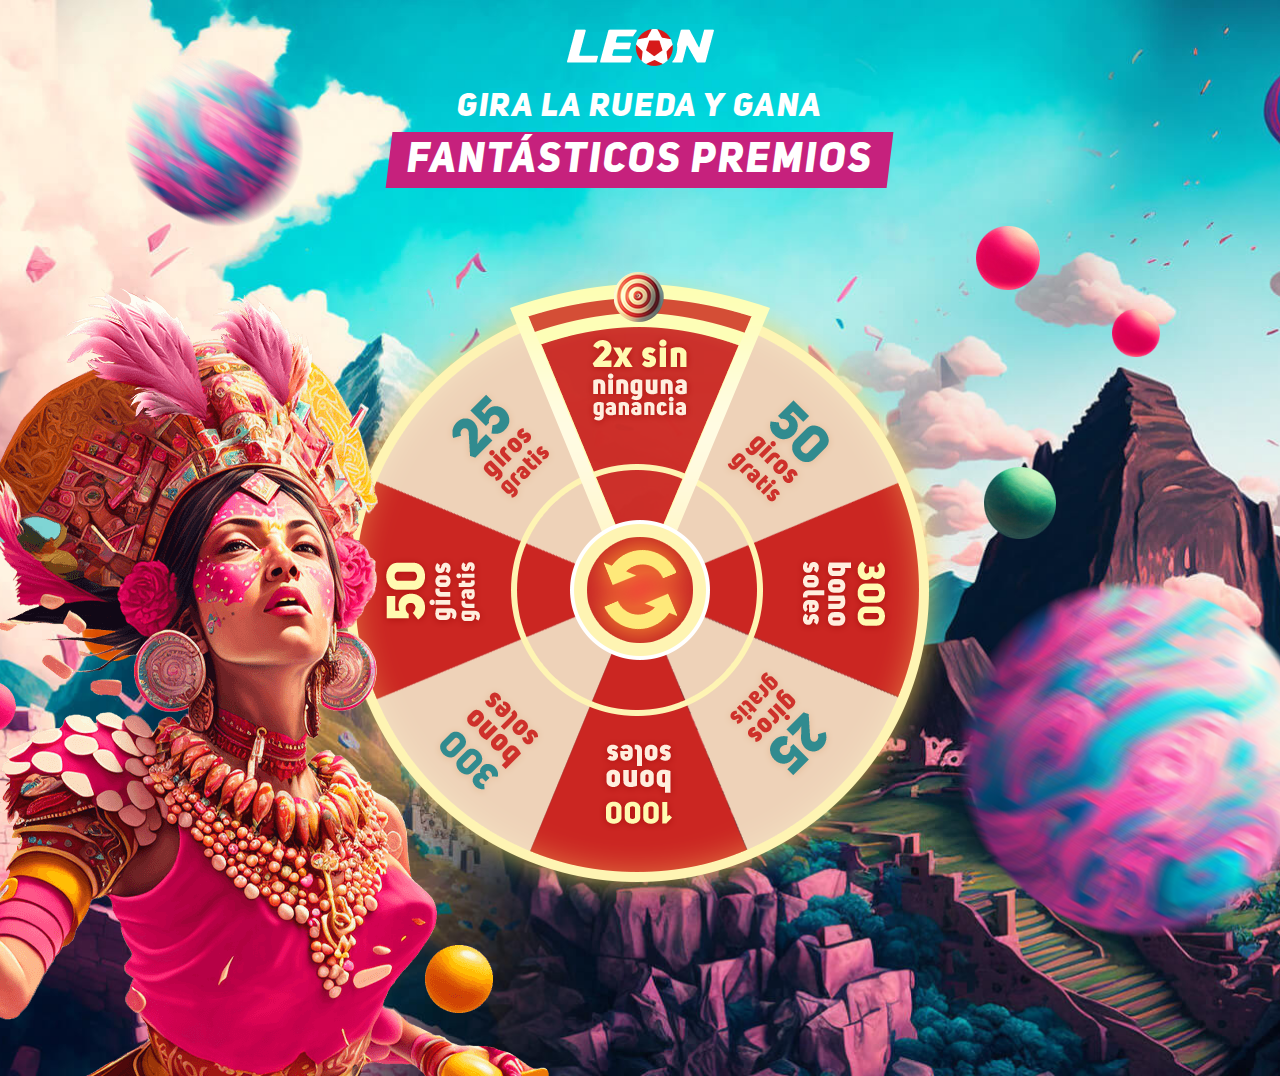
==== index.html @ 509593c7 "first commit" ====
<!DOCTYPE html>
<html lang="ru">
<head>
  <meta charset="UTF-8">
  <meta http-equiv="X-UA-Compatible" content="IE=edge">
  <meta name="viewport" content="width=device-width, initial-scale=1.0">
  <link rel="stylesheet" href="/css/main.css">
  <title>leon</title>
</head>
<body>
  <div class="wrapper wrapper--decorated">
    <a href="second.html" class="logo">
      <img src="./img/logo.png" alt="logo" class="logo__img">
    </a>
    <div class="content">
      <div class="title">
        <h2 class="title__spin">Gira la rueda y gana</h2>
        <div class="title__prize-block">
          <h1 class="title__prize">fantásticos premios</h1>
        </div>
      </div>
      <div class="wheel">
        <img src="./img/wheel.png" alt="wheel" class="wheel__img">
        <img src="./img/spiner.png" alt="wheel" class="wheel__spiner">
        <button type="button" class="wheel__button start-button"></button>
      </div>
    </div>
    <div class="decor">
      <img src="./img/ball-1.png" alt="ball" class="decor__ball decor__ball--1">
      <img src="./img/ball-2.png" alt="ball" class="decor__ball decor__ball--2">
      <img src="./img/ball-3.png" alt="ball" class="decor__ball decor__ball--3">
      <img src="./img/ball-4.png" alt="ball" class="decor__ball decor__ball--4">
      <img src="./img/ball-5.png" alt="ball" class="decor__ball decor__ball--5">
      <img src="./img/ball-3.png" alt="ball" class="decor__ball decor__ball--6">

      <img src="./img/lady.png" alt="lady" class="decor__lady">
    </div>
    <div class="popup">
      <div class="popup__win">
        <div class="popup__block">
          <img src="./img/popup-win.png" alt="win-image" class="popup__img">
          <div class="popup__desc">
            <h4 class="popup__title">Ganaste!</h4>
            <div class="popup__text">Te espera un bono <br> de hasta S/.1,000!</div>
          </div>
          <!-- <button type="button" class="popup__button">Llevar</button> -->
          <div class="popup__button">
            <button type="button" class="button">Llevar</button>
          </div>
        </div>
      </div>
      <div class="popup__loss">
        <div class="popup__block">
          <img src="./img/popup-loss.png" alt="loss-image" class="popup__img">
          <div class="popup__desc">
            <h4 class="popup__title">Oh, no hay <br> suerte ahora</h4>
            <div class="popup__text"></div>
          </div>
          <!-- <button type="button" class="popup__button">Girar de nuevo</button> -->
          <div class="popup__button">
            <button type="button" class="button button--short">Girar de nuevo</button>
          </div>
        </div>
      </div>
    </div>
  </div>
  <script src="./js/demo-spin.js"></script>
</body>
</html>
---- css/main.css ----
/*! normalize.css v7.0.0 | MIT License | github.com/necolas/normalize.css */html{line-height:1.15;-ms-text-size-adjust:100%;-webkit-text-size-adjust:100%}body{margin:0}article,aside,footer,header,nav,section{display:block}h1{font-size:2em;margin:0.67em 0}figcaption,figure,main{display:block}figure{margin:1em 40px}hr{-webkit-box-sizing:content-box;box-sizing:content-box;height:0;overflow:visible}pre{font-family:monospace,monospace;font-size:1em}a{background-color:transparent;-webkit-text-decoration-skip:objects}abbr[title]{border-bottom:none;text-decoration:underline;-webkit-text-decoration:underline dotted;text-decoration:underline dotted}b,strong{font-weight:inherit}b,strong{font-weight:bolder}code,kbd,samp{font-family:monospace,monospace;font-size:1em}dfn{font-style:italic}mark{background-color:#ff0;color:#000}small{font-size:80%}sub,sup{font-size:75%;line-height:0;position:relative;vertical-align:baseline}sub{bottom:-0.25em}sup{top:-0.5em}audio,video{display:inline-block}audio:not([controls]){display:none;height:0}img{border-style:none}svg:not(:root){overflow:hidden}button,input,optgroup,select,textarea{font-family:sans-serif;font-size:100%;line-height:1.15;margin:0}button,input{overflow:visible}button,select{text-transform:none}[type=reset],[type=submit],button,html [type=button]{-webkit-appearance:button}[type=button]::-moz-focus-inner,[type=reset]::-moz-focus-inner,[type=submit]::-moz-focus-inner,button::-moz-focus-inner{border-style:none;padding:0}[type=button]:-moz-focusring,[type=reset]:-moz-focusring,[type=submit]:-moz-focusring,button:-moz-focusring{outline:1px dotted ButtonText}fieldset{padding:0.35em 0.75em 0.625em}legend{-webkit-box-sizing:border-box;box-sizing:border-box;color:inherit;display:table;max-width:100%;padding:0;white-space:normal}progress{display:inline-block;vertical-align:baseline}textarea{overflow:auto}[type=checkbox],[type=radio]{-webkit-box-sizing:border-box;box-sizing:border-box;padding:0}[type=number]::-webkit-inner-spin-button,[type=number]::-webkit-outer-spin-button{height:auto}[type=search]{-webkit-appearance:textfield;outline-offset:-2px}[type=search]::-webkit-search-cancel-button,[type=search]::-webkit-search-decoration{-webkit-appearance:none}::-webkit-file-upload-button{-webkit-appearance:button;font:inherit}details,menu{display:block}summary{display:list-item}canvas{display:inline-block}template{display:none}[hidden]{display:none}@font-face{font-family:"Uni Sans";src:url("../../fonts/Uni-Sans-Regular.woff") format("woff");font-weight:normal;font-style:normal}@font-face{font-family:"Uni Sans";src:url("../../fonts/Uni-Sans-Light.woff") format("woff");font-weight:200;font-style:normal}@font-face{font-family:"Uni Sans";src:url("../../fonts/Uni-Sans-Book.woff") format("woff");font-weight:300;font-style:normal}@font-face{font-family:"Uni Sans";src:url("../../fonts/Uni-Sans-SemiBold.woff") format("woff");font-weight:600;font-style:normal}@font-face{font-family:"Uni Sans";src:url("../../fonts/Uni-Sans-Heavy-Italic.woff") format("woff");font-weight:900;font-style:italic}*{-webkit-box-sizing:border-box;box-sizing:border-box}body,html{height:100%}html{font-size:16px}@media screen and (max-width:992px){html{font-size:15px}}@media screen and (max-width:768px){html{font-size:14px}}@media screen and (max-width:480px){html{font-size:12px}}body{font-family:"Uni Sans",Helvetica,sans-serif;text-rendering:optimizeLegibility;-webkit-font-smoothing:antialiased;-moz-osx-font-smoothing:grayscale}ul{margin:0;padding:0;list-style:none}img{display:block;max-width:100%;max-height:100%}button{padding:0;border:none;background:transparent;cursor:pointer}h1,h2,h3,h4,h5,h6{margin:0;font-weight:normal}p{padding:0;margin:0}.wrapper{width:100%;min-height:100%;padding:29px 0 10.3125rem;background:url("../../img/bg-1.jpg") center center/cover no-repeat;position:relative;overflow:hidden}.wrapper--decorated:before{content:"";display:block;width:85%;height:85%;background:url("../../img/decor.png") center center/cover no-repeat;position:absolute;top:12%;left:0%;pointer-events:none}.wrapper-second{padding:39px 0 4.6875rem;background:url("../../img/bg-second.jpg") center center/cover no-repeat}@media screen and (max-width:480px){.wrapper-second{padding:28px 0 0}}.content-second{inline-size:-webkit-fit-content;inline-size:-moz-fit-content;inline-size:fit-content;margin:0 48.9% 0 auto}@media screen and (max-width:480px){.content-second{margin:0 auto}}.content-second .content__button{display:-webkit-box;display:-ms-flexbox;display:flex;-webkit-box-pack:center;-ms-flex-pack:center;justify-content:center;position:relative;z-index:50}.logo{width:147px;display:block;margin:0 auto 23px}.logo-second{margin:0 0 0.25rem 2.875rem}@media screen and (max-width:768px){.logo-second{margin:0 auto 23px}}.title{color:white;font-style:italic;text-transform:uppercase;text-align:center;margin-bottom:5.0625rem}@media screen and (max-width:480px){.title{margin-bottom:4.25rem}}.title__spin{font-weight:900;font-size:2rem;margin-bottom:6px;letter-spacing:0.05em}.title__prize-block{display:inline-block;background:#C6217D;padding:0.51em 1.1em;-webkit-transform:skewX(-7deg);transform:skewX(-7deg)}@media screen and (max-width:480px){.title__prize-block{padding:0.6em 1.7em}}.title__prize{font-weight:900;font-size:2.5rem;line-height:1;-webkit-transform:skewX(7deg);transform:skewX(7deg);letter-spacing:0.05em}@media screen and (max-width:480px){.title__prize{font-size:2.125rem}}.wheel{display:block;width:40.5rem;height:40.125rem;margin:0 auto;position:relative;z-index:10}@media screen and (max-width:768px){.wheel{width:31.25rem;height:31.25rem}}@media screen and (max-width:480px){.wheel{width:25.75rem;height:25.75rem}}.wheel:before{content:"";display:block;width:52.1875rem;height:48.4375rem;background:url("../../img/whell-decor.png") center center/cover no-repeat;position:absolute;top:50%;left:50%;-webkit-transform:translate(-50%,-50%);transform:translate(-50%,-50%);z-index:-1}@media screen and (max-width:768px){.wheel:before{width:40.64375rem;height:37.723125rem}}@media screen and (max-width:480px){.wheel:before{width:33.5rem;height:31.09375rem}}.wheel__spiner{width:16.25rem;height:21.875rem;position:absolute;top:3px;left:50%;-webkit-transform:translateX(-50%);transform:translateX(-50%);-webkit-transform-origin:50% 90%;transform-origin:50% 90%;-webkit-transition:0.7s;transition:0.7s}@media screen and (max-width:768px){.wheel__spiner{width:12.655625rem;height:17.03625rem}}@media screen and (max-width:480px){.wheel__spiner{width:10.416875rem;height:14.041875rem}}.wheel__button{width:8.75rem;height:8.75rem;background:url("../../img/button.png") center center/cover no-repeat;position:absolute;top:50%;left:50%;-webkit-transform:translate(-50%,-50%);transform:translate(-50%,-50%);-webkit-transition:0.3s;transition:0.3s}.wheel__button:hover{-webkit-transform:translate(-50%,-50%) rotate(-180deg) scale(1.1);transform:translate(-50%,-50%) rotate(-180deg) scale(1.1)}.wheel__button:active{-webkit-transform:translate(-50%,-50%) rotate(-180deg) scale(1);transform:translate(-50%,-50%) rotate(-180deg) scale(1)}@media screen and (max-width:768px){.wheel__button{width:6.8125rem;height:6.8125rem}}@media screen and (max-width:480px){.wheel__button{width:5.616875rem;height:5.616875rem}}.wheel-second{width:36.5rem;height:36.5rem;margin:0 0 4.4375rem}@media screen and (max-width:768px){.wheel-second{width:31.25rem;height:31.25rem}}@media screen and (max-width:480px){.wheel-second{width:28.33375rem;height:28.33375rem;margin-bottom:9.6875rem}}.wheel-second:before{width:39.1875rem;height:39.1875rem;background:rgba(255,158,209,0.7);border-radius:50%}@media screen and (max-width:768px){.wheel-second:before{width:34.3125rem;height:34.3125rem}}@media screen and (max-width:480px){.wheel-second:before{width:30.4375rem;height:30.4375rem}}.wheel-second .wheel__spiner{top:-6.5%}@media screen and (max-width:768px){.wheel-second .wheel__spiner{width:14.285625rem;height:17.856875rem}}@media screen and (max-width:480px){.wheel-second .wheel__spiner{width:12.621875rem;height:16.6025rem}}.wheel-second .wheel__button{background:url("../../img/button-second.png") center center/cover no-repeat}.decor__ball,.decor__girl,.decor__lady,.decor__rock{position:absolute;z-index:15}.decor__lady{bottom:-2px;right:51.8%;pointer-events:none}@media screen and (max-width:480px){.decor__lady{max-width:200%;width:34.166875rem;height:32.58375rem;bottom:-4.9%;right:-7%}}.decor__ball{will-change:transform}.decor__ball:first-child{top:5.2%;left:9.7%}@media screen and (max-width:992px){.decor__ball:first-child{width:10rem;top:2%;left:auto;right:80%}}@media screen and (max-width:480px){.decor__ball:first-child{width:7.83125rem;top:-0.91%;left:-11.2%}}.decor__ball:nth-child(2){bottom:12.8%;right:-3.1%;z-index:20}@media screen and (max-width:992px){.decor__ball:nth-child(2){bottom:0%;right:-10%}}@media screen and (max-width:768px){.decor__ball:nth-child(2){width:20rem;bottom:-4%;right:-9%}}@media screen and (max-width:480px){.decor__ball:nth-child(2){width:15.83125rem;bottom:-8.2%;right:-22.4%}}.decor__ball:nth-child(3){top:21%;right:18.76%}@media screen and (max-width:480px){.decor__ball:nth-child(3){width:4.333125rem;top:2.5%;right:6.7%}}.decor__ball:nth-child(4){top:43.4%;right:17.5%;z-index:15}@media screen and (max-width:992px){.decor__ball:nth-child(4){top:58%;right:-1%}}@media screen and (max-width:480px){.decor__ball:nth-child(4){width:4.833125rem;top:55.2%;right:-6%}}.decor__ball:nth-child(5){top:55.7%;left:6.4%}@media screen and (max-width:480px){.decor__ball:nth-child(5){width:4.166875rem;top:27.3%;left:-2.67%}}.decor__ball:nth-child(6){width:48px;top:28.7%;right:9.4%}@media screen and (max-width:480px){.decor__ball:nth-child(6){width:3.25rem;top:23.5%;right:-2.4%}}.decor__rock{will-change:transform}.decor__rock:nth-child(3){bottom:9.35%;right:0}@media screen and (max-width:992px){.decor__rock:nth-child(3){bottom:-18.6%;right:-8.4%}}.decor__rock:nth-child(4){top:13.24%;left:2.9%}@media screen and (max-width:768px){.decor__rock:nth-child(4){width:6.083125rem;top:0.7%;left:-9.3%}}.decor__rock:nth-child(5){top:33.7%;right:78.3%}@media screen and (max-width:992px){.decor__rock:nth-child(5){display:none}}.decor__rock:nth-child(6){bottom:19.69%;left:18.47%}@media screen and (max-width:480px){.decor__rock:nth-child(6){width:5.75rem;top:68%;left:-7.1%}}.decor__rock:nth-child(7){top:21.39%;left:48.1%}@media screen and (max-width:480px){.decor__rock:nth-child(7){width:6.166875rem;top:23%;left:86.5%}}.decor__rock:nth-child(8){bottom:15.46%;left:44.8%}@media screen and (max-width:768px){.decor__rock:nth-child(8){display:none}}.decor__girl-1{bottom:0%;left:50.45%}@media screen and (max-width:480px){.decor__girl-1{max-width:25.75rem;bottom:0%;left:6.1%}}.decor__girl-2{bottom:0%;left:64.73%}@media screen and (max-width:480px){.decor__girl-2{max-width:23.83125rem;bottom:1.1%;left:37%}}.popup__loss,.popup__win{position:fixed;top:0;bottom:0;left:0;right:0;background-color:rgba(0,0,0,0.6);display:-webkit-box;display:-ms-flexbox;display:flex;-webkit-box-pack:center;-ms-flex-pack:center;justify-content:center;-webkit-box-align:center;-ms-flex-align:center;align-items:center;z-index:50;display:none}.popup__block{position:relative;-webkit-animation:notificationScale 0.3s 0.3s backwards;animation:notificationScale 0.3s 0.3s backwards}@-webkit-keyframes notificationScale{0%{-webkit-transform:scale(0);transform:scale(0)}to{-webkit-transform:scale(1);transform:scale(1)}}@keyframes notificationScale{0%{-webkit-transform:scale(0);transform:scale(0)}to{-webkit-transform:scale(1);transform:scale(1)}}@media screen and (max-width:480px){.popup__img{-webkit-transform:translateX(-4%);transform:translateX(-4%);max-width:108%}}.popup__desc{position:absolute;top:67%;left:0%;right:0%;padding:0% 16%}.popup__title{font-size:4rem;font-style:normal;font-weight:600;text-align:center;letter-spacing:0.05em;text-transform:uppercase;color:#FFD953;text-shadow:0px 0px 10px #FFD953;margin-bottom:0.3125rem}@media screen and (max-width:768px){.popup__title{margin-bottom:0}}@media screen and (max-width:480px){.popup__title{font-size:3.33125rem}}.popup__text{font-size:2rem;font-style:normal;font-weight:300;line-height:1.2;text-align:center;color:#FFFFFF;overflow:hidden;display:-webkit-box;-webkit-line-clamp:3;-webkit-box-orient:vertical}@media screen and (max-width:480px){.popup__text{font-size:1.666875rem}}.popup__button{position:absolute;bottom:0;left:50%;-webkit-transform:translate(-50%,11%);transform:translate(-50%,11%)}@media screen and (max-width:480px){.popup__loss .popup__img{-webkit-transform:translateX(0%);transform:translateX(0%);max-width:100%}}.popup__loss .popup__desc{top:38%;left:0%;right:0%;padding:0% 20% 0% 9%}.popup__loss .popup__title{font-size:3.5rem}@media screen and (max-width:768px){.popup__loss .popup__title{font-size:3rem}}@media screen and (max-width:480px){.popup__loss .popup__title{font-size:2.5rem}}.popup__loss .popup__button{-webkit-transform:translate(-59%,33%);transform:translate(-59%,33%)}.popup-second .popup__title{color:#FDFEB7;text-shadow:0px 0px 10px #FDFEB7}@media screen and (max-width:480px){.popup-second .popup__title{font-size:3rem}}@media screen and (max-width:480px){.popup-second .popup__text{font-size:1.5rem}}.popup-second .popup__button{-webkit-transform:translate(-50%,25%);transform:translate(-50%,25%)}.popup-second .popup__loss .popup__desc{padding:0% 16% 0% 23%}.popup-second .popup__loss .popup__button{-webkit-transform:translate(-45%,-35%);transform:translate(-45%,-35%)}@media screen and (max-width:480px){.popup-second .popup__loss .popup__title{font-size:2.1875rem}}.button{padding:0.51em 2.51em;background:-webkit-gradient(linear,left top,left bottom,from(#FEED7C),to(#FFC54B));background:linear-gradient(180deg,#FEED7C 0%,#FFC54B 100%);border:2px solid #FFA645;border-radius:3.33125rem;white-space:nowrap;font-size:2rem;font-style:normal;font-weight:600;letter-spacing:0.05em;text-transform:uppercase;color:#313131;text-shadow:0px 2px 0px #FFEA83;-webkit-box-sizing:border-box;box-sizing:border-box;-webkit-transition:0.3s;transition:0.3s}.button:hover{background:-webkit-gradient(linear,left bottom,left top,from(#FEED7C),to(#FFC54B));background:linear-gradient(0deg,#FEED7C 0%,#FFC54B 100%)}.button--short{padding:0.51em 1.6em}@media screen and (max-width:480px){.button--short{font-size:1.75rem}}.button--high{font-size:1.875rem;padding:0.85em 1.7em;letter-spacing:0.025em}@media screen and (max-width:480px){.button--high{font-size:2rem}}.button--large{font-size:1.875rem;padding:0.86em 3.83em}@media screen and (max-width:480px){.button--large{font-size:1.625rem}}
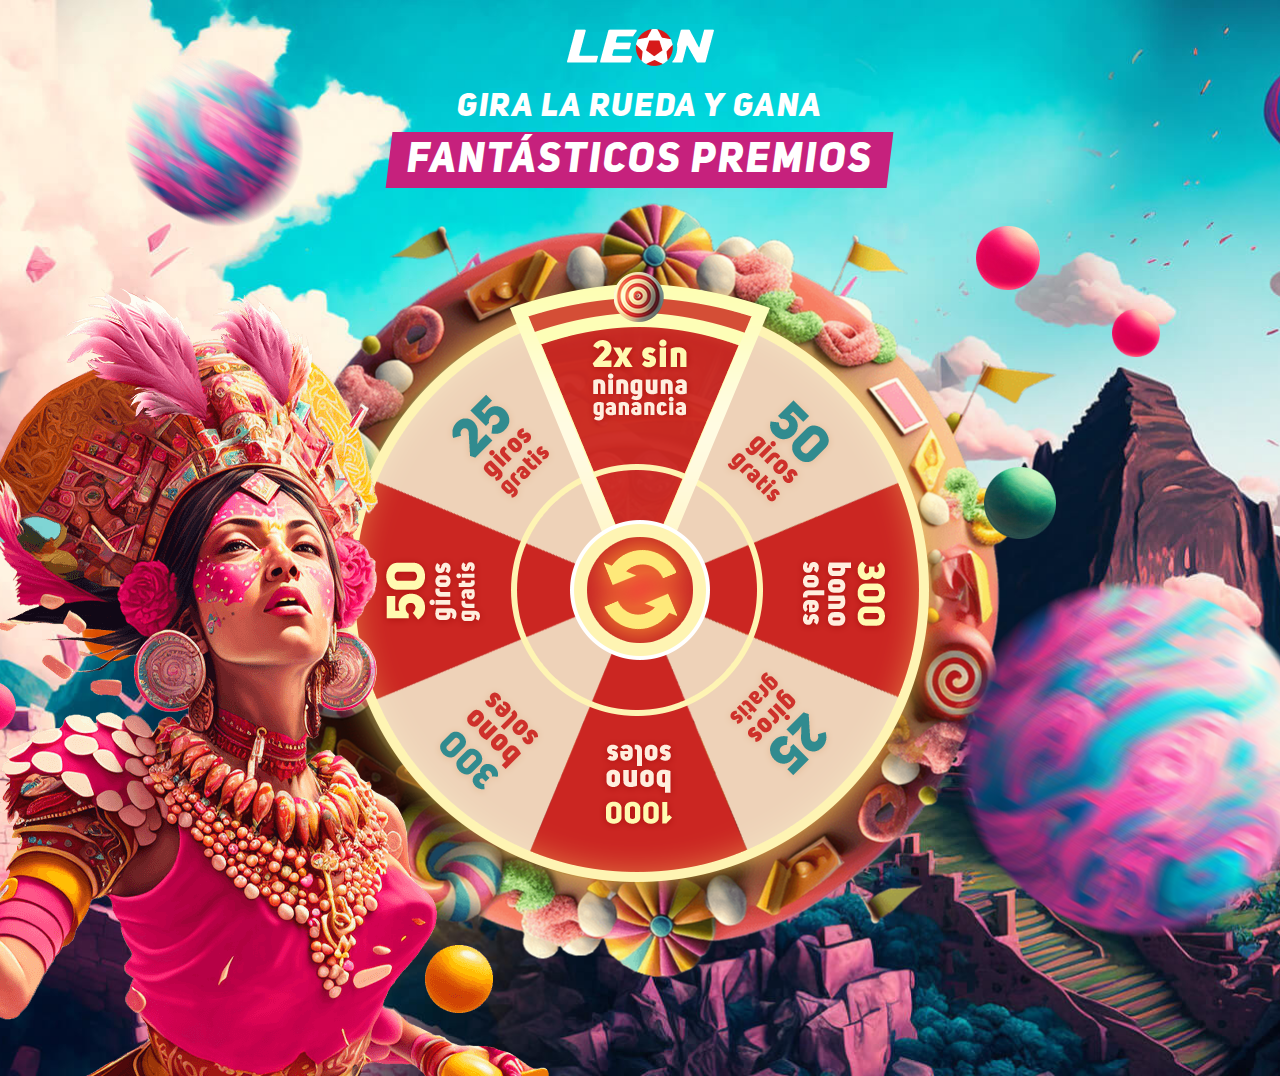
==== commit 8af11fb1: "edit fonts path" ====
--- a/index.html
+++ b/index.html
@@ -4,7 +4,7 @@
   <meta charset="UTF-8">
   <meta http-equiv="X-UA-Compatible" content="IE=edge">
   <meta name="viewport" content="width=device-width, initial-scale=1.0">
-  <link rel="stylesheet" href="/css/main.css">
+  <link rel="stylesheet" href="./css/main.css">
   <title>leon</title>
 </head>
 <body>
@@ -43,7 +43,6 @@
             <h4 class="popup__title">Ganaste!</h4>
             <div class="popup__text">Te espera un bono <br> de hasta S/.1,000!</div>
           </div>
-          <!-- <button type="button" class="popup__button">Llevar</button> -->
           <div class="popup__button">
             <button type="button" class="button">Llevar</button>
           </div>
@@ -56,7 +55,6 @@
             <h4 class="popup__title">Oh, no hay <br> suerte ahora</h4>
             <div class="popup__text"></div>
           </div>
-          <!-- <button type="button" class="popup__button">Girar de nuevo</button> -->
           <div class="popup__button">
             <button type="button" class="button button--short">Girar de nuevo</button>
           </div>
--- a/css/main.css
+++ b/css/main.css
@@ -1 +1 @@
-/*! normalize.css v7.0.0 | MIT License | github.com/necolas/normalize.css */html{line-height:1.15;-ms-text-size-adjust:100%;-webkit-text-size-adjust:100%}body{margin:0}article,aside,footer,header,nav,section{display:block}h1{font-size:2em;margin:0.67em 0}figcaption,figure,main{display:block}figure{margin:1em 40px}hr{-webkit-box-sizing:content-box;box-sizing:content-box;height:0;overflow:visible}pre{font-family:monospace,monospace;font-size:1em}a{background-color:transparent;-webkit-text-decoration-skip:objects}abbr[title]{border-bottom:none;text-decoration:underline;-webkit-text-decoration:underline dotted;text-decoration:underline dotted}b,strong{font-weight:inherit}b,strong{font-weight:bolder}code,kbd,samp{font-family:monospace,monospace;font-size:1em}dfn{font-style:italic}mark{background-color:#ff0;color:#000}small{font-size:80%}sub,sup{font-size:75%;line-height:0;position:relative;vertical-align:baseline}sub{bottom:-0.25em}sup{top:-0.5em}audio,video{display:inline-block}audio:not([controls]){display:none;height:0}img{border-style:none}svg:not(:root){overflow:hidden}button,input,optgroup,select,textarea{font-family:sans-serif;font-size:100%;line-height:1.15;margin:0}button,input{overflow:visible}button,select{text-transform:none}[type=reset],[type=submit],button,html [type=button]{-webkit-appearance:button}[type=button]::-moz-focus-inner,[type=reset]::-moz-focus-inner,[type=submit]::-moz-focus-inner,button::-moz-focus-inner{border-style:none;padding:0}[type=button]:-moz-focusring,[type=reset]:-moz-focusring,[type=submit]:-moz-focusring,button:-moz-focusring{outline:1px dotted ButtonText}fieldset{padding:0.35em 0.75em 0.625em}legend{-webkit-box-sizing:border-box;box-sizing:border-box;color:inherit;display:table;max-width:100%;padding:0;white-space:normal}progress{display:inline-block;vertical-align:baseline}textarea{overflow:auto}[type=checkbox],[type=radio]{-webkit-box-sizing:border-box;box-sizing:border-box;padding:0}[type=number]::-webkit-inner-spin-button,[type=number]::-webkit-outer-spin-button{height:auto}[type=search]{-webkit-appearance:textfield;outline-offset:-2px}[type=search]::-webkit-search-cancel-button,[type=search]::-webkit-search-decoration{-webkit-appearance:none}::-webkit-file-upload-button{-webkit-appearance:button;font:inherit}details,menu{display:block}summary{display:list-item}canvas{display:inline-block}template{display:none}[hidden]{display:none}@font-face{font-family:"Uni Sans";src:url("../../fonts/Uni-Sans-Regular.woff") format("woff");font-weight:normal;font-style:normal}@font-face{font-family:"Uni Sans";src:url("../../fonts/Uni-Sans-Light.woff") format("woff");font-weight:200;font-style:normal}@font-face{font-family:"Uni Sans";src:url("../../fonts/Uni-Sans-Book.woff") format("woff");font-weight:300;font-style:normal}@font-face{font-family:"Uni Sans";src:url("../../fonts/Uni-Sans-SemiBold.woff") format("woff");font-weight:600;font-style:normal}@font-face{font-family:"Uni Sans";src:url("../../fonts/Uni-Sans-Heavy-Italic.woff") format("woff");font-weight:900;font-style:italic}*{-webkit-box-sizing:border-box;box-sizing:border-box}body,html{height:100%}html{font-size:16px}@media screen and (max-width:992px){html{font-size:15px}}@media screen and (max-width:768px){html{font-size:14px}}@media screen and (max-width:480px){html{font-size:12px}}body{font-family:"Uni Sans",Helvetica,sans-serif;text-rendering:optimizeLegibility;-webkit-font-smoothing:antialiased;-moz-osx-font-smoothing:grayscale}ul{margin:0;padding:0;list-style:none}img{display:block;max-width:100%;max-height:100%}button{padding:0;border:none;background:transparent;cursor:pointer}h1,h2,h3,h4,h5,h6{margin:0;font-weight:normal}p{padding:0;margin:0}.wrapper{width:100%;min-height:100%;padding:29px 0 10.3125rem;background:url("../../img/bg-1.jpg") center center/cover no-repeat;position:relative;overflow:hidden}.wrapper--decorated:before{content:"";display:block;width:85%;height:85%;background:url("../../img/decor.png") center center/cover no-repeat;position:absolute;top:12%;left:0%;pointer-events:none}.wrapper-second{padding:39px 0 4.6875rem;background:url("../../img/bg-second.jpg") center center/cover no-repeat}@media screen and (max-width:480px){.wrapper-second{padding:28px 0 0}}.content-second{inline-size:-webkit-fit-content;inline-size:-moz-fit-content;inline-size:fit-content;margin:0 48.9% 0 auto}@media screen and (max-width:480px){.content-second{margin:0 auto}}.content-second .content__button{display:-webkit-box;display:-ms-flexbox;display:flex;-webkit-box-pack:center;-ms-flex-pack:center;justify-content:center;position:relative;z-index:50}.logo{width:147px;display:block;margin:0 auto 23px}.logo-second{margin:0 0 0.25rem 2.875rem}@media screen and (max-width:768px){.logo-second{margin:0 auto 23px}}.title{color:white;font-style:italic;text-transform:uppercase;text-align:center;margin-bottom:5.0625rem}@media screen and (max-width:480px){.title{margin-bottom:4.25rem}}.title__spin{font-weight:900;font-size:2rem;margin-bottom:6px;letter-spacing:0.05em}.title__prize-block{display:inline-block;background:#C6217D;padding:0.51em 1.1em;-webkit-transform:skewX(-7deg);transform:skewX(-7deg)}@media screen and (max-width:480px){.title__prize-block{padding:0.6em 1.7em}}.title__prize{font-weight:900;font-size:2.5rem;line-height:1;-webkit-transform:skewX(7deg);transform:skewX(7deg);letter-spacing:0.05em}@media screen and (max-width:480px){.title__prize{font-size:2.125rem}}.wheel{display:block;width:40.5rem;height:40.125rem;margin:0 auto;position:relative;z-index:10}@media screen and (max-width:768px){.wheel{width:31.25rem;height:31.25rem}}@media screen and (max-width:480px){.wheel{width:25.75rem;height:25.75rem}}.wheel:before{content:"";display:block;width:52.1875rem;height:48.4375rem;background:url("../../img/whell-decor.png") center center/cover no-repeat;position:absolute;top:50%;left:50%;-webkit-transform:translate(-50%,-50%);transform:translate(-50%,-50%);z-index:-1}@media screen and (max-width:768px){.wheel:before{width:40.64375rem;height:37.723125rem}}@media screen and (max-width:480px){.wheel:before{width:33.5rem;height:31.09375rem}}.wheel__spiner{width:16.25rem;height:21.875rem;position:absolute;top:3px;left:50%;-webkit-transform:translateX(-50%);transform:translateX(-50%);-webkit-transform-origin:50% 90%;transform-origin:50% 90%;-webkit-transition:0.7s;transition:0.7s}@media screen and (max-width:768px){.wheel__spiner{width:12.655625rem;height:17.03625rem}}@media screen and (max-width:480px){.wheel__spiner{width:10.416875rem;height:14.041875rem}}.wheel__button{width:8.75rem;height:8.75rem;background:url("../../img/button.png") center center/cover no-repeat;position:absolute;top:50%;left:50%;-webkit-transform:translate(-50%,-50%);transform:translate(-50%,-50%);-webkit-transition:0.3s;transition:0.3s}.wheel__button:hover{-webkit-transform:translate(-50%,-50%) rotate(-180deg) scale(1.1);transform:translate(-50%,-50%) rotate(-180deg) scale(1.1)}.wheel__button:active{-webkit-transform:translate(-50%,-50%) rotate(-180deg) scale(1);transform:translate(-50%,-50%) rotate(-180deg) scale(1)}@media screen and (max-width:768px){.wheel__button{width:6.8125rem;height:6.8125rem}}@media screen and (max-width:480px){.wheel__button{width:5.616875rem;height:5.616875rem}}.wheel-second{width:36.5rem;height:36.5rem;margin:0 0 4.4375rem}@media screen and (max-width:768px){.wheel-second{width:31.25rem;height:31.25rem}}@media screen and (max-width:480px){.wheel-second{width:28.33375rem;height:28.33375rem;margin-bottom:9.6875rem}}.wheel-second:before{width:39.1875rem;height:39.1875rem;background:rgba(255,158,209,0.7);border-radius:50%}@media screen and (max-width:768px){.wheel-second:before{width:34.3125rem;height:34.3125rem}}@media screen and (max-width:480px){.wheel-second:before{width:30.4375rem;height:30.4375rem}}.wheel-second .wheel__spiner{top:-6.5%}@media screen and (max-width:768px){.wheel-second .wheel__spiner{width:14.285625rem;height:17.856875rem}}@media screen and (max-width:480px){.wheel-second .wheel__spiner{width:12.621875rem;height:16.6025rem}}.wheel-second .wheel__button{background:url("../../img/button-second.png") center center/cover no-repeat}.decor__ball,.decor__girl,.decor__lady,.decor__rock{position:absolute;z-index:15}.decor__lady{bottom:-2px;right:51.8%;pointer-events:none}@media screen and (max-width:480px){.decor__lady{max-width:200%;width:34.166875rem;height:32.58375rem;bottom:-4.9%;right:-7%}}.decor__ball{will-change:transform}.decor__ball:first-child{top:5.2%;left:9.7%}@media screen and (max-width:992px){.decor__ball:first-child{width:10rem;top:2%;left:auto;right:80%}}@media screen and (max-width:480px){.decor__ball:first-child{width:7.83125rem;top:-0.91%;left:-11.2%}}.decor__ball:nth-child(2){bottom:12.8%;right:-3.1%;z-index:20}@media screen and (max-width:992px){.decor__ball:nth-child(2){bottom:0%;right:-10%}}@media screen and (max-width:768px){.decor__ball:nth-child(2){width:20rem;bottom:-4%;right:-9%}}@media screen and (max-width:480px){.decor__ball:nth-child(2){width:15.83125rem;bottom:-8.2%;right:-22.4%}}.decor__ball:nth-child(3){top:21%;right:18.76%}@media screen and (max-width:480px){.decor__ball:nth-child(3){width:4.333125rem;top:2.5%;right:6.7%}}.decor__ball:nth-child(4){top:43.4%;right:17.5%;z-index:15}@media screen and (max-width:992px){.decor__ball:nth-child(4){top:58%;right:-1%}}@media screen and (max-width:480px){.decor__ball:nth-child(4){width:4.833125rem;top:55.2%;right:-6%}}.decor__ball:nth-child(5){top:55.7%;left:6.4%}@media screen and (max-width:480px){.decor__ball:nth-child(5){width:4.166875rem;top:27.3%;left:-2.67%}}.decor__ball:nth-child(6){width:48px;top:28.7%;right:9.4%}@media screen and (max-width:480px){.decor__ball:nth-child(6){width:3.25rem;top:23.5%;right:-2.4%}}.decor__rock{will-change:transform}.decor__rock:nth-child(3){bottom:9.35%;right:0}@media screen and (max-width:992px){.decor__rock:nth-child(3){bottom:-18.6%;right:-8.4%}}.decor__rock:nth-child(4){top:13.24%;left:2.9%}@media screen and (max-width:768px){.decor__rock:nth-child(4){width:6.083125rem;top:0.7%;left:-9.3%}}.decor__rock:nth-child(5){top:33.7%;right:78.3%}@media screen and (max-width:992px){.decor__rock:nth-child(5){display:none}}.decor__rock:nth-child(6){bottom:19.69%;left:18.47%}@media screen and (max-width:480px){.decor__rock:nth-child(6){width:5.75rem;top:68%;left:-7.1%}}.decor__rock:nth-child(7){top:21.39%;left:48.1%}@media screen and (max-width:480px){.decor__rock:nth-child(7){width:6.166875rem;top:23%;left:86.5%}}.decor__rock:nth-child(8){bottom:15.46%;left:44.8%}@media screen and (max-width:768px){.decor__rock:nth-child(8){display:none}}.decor__girl-1{bottom:0%;left:50.45%}@media screen and (max-width:480px){.decor__girl-1{max-width:25.75rem;bottom:0%;left:6.1%}}.decor__girl-2{bottom:0%;left:64.73%}@media screen and (max-width:480px){.decor__girl-2{max-width:23.83125rem;bottom:1.1%;left:37%}}.popup__loss,.popup__win{position:fixed;top:0;bottom:0;left:0;right:0;background-color:rgba(0,0,0,0.6);display:-webkit-box;display:-ms-flexbox;display:flex;-webkit-box-pack:center;-ms-flex-pack:center;justify-content:center;-webkit-box-align:center;-ms-flex-align:center;align-items:center;z-index:50;display:none}.popup__block{position:relative;-webkit-animation:notificationScale 0.3s 0.3s backwards;animation:notificationScale 0.3s 0.3s backwards}@-webkit-keyframes notificationScale{0%{-webkit-transform:scale(0);transform:scale(0)}to{-webkit-transform:scale(1);transform:scale(1)}}@keyframes notificationScale{0%{-webkit-transform:scale(0);transform:scale(0)}to{-webkit-transform:scale(1);transform:scale(1)}}@media screen and (max-width:480px){.popup__img{-webkit-transform:translateX(-4%);transform:translateX(-4%);max-width:108%}}.popup__desc{position:absolute;top:67%;left:0%;right:0%;padding:0% 16%}.popup__title{font-size:4rem;font-style:normal;font-weight:600;text-align:center;letter-spacing:0.05em;text-transform:uppercase;color:#FFD953;text-shadow:0px 0px 10px #FFD953;margin-bottom:0.3125rem}@media screen and (max-width:768px){.popup__title{margin-bottom:0}}@media screen and (max-width:480px){.popup__title{font-size:3.33125rem}}.popup__text{font-size:2rem;font-style:normal;font-weight:300;line-height:1.2;text-align:center;color:#FFFFFF;overflow:hidden;display:-webkit-box;-webkit-line-clamp:3;-webkit-box-orient:vertical}@media screen and (max-width:480px){.popup__text{font-size:1.666875rem}}.popup__button{position:absolute;bottom:0;left:50%;-webkit-transform:translate(-50%,11%);transform:translate(-50%,11%)}@media screen and (max-width:480px){.popup__loss .popup__img{-webkit-transform:translateX(0%);transform:translateX(0%);max-width:100%}}.popup__loss .popup__desc{top:38%;left:0%;right:0%;padding:0% 20% 0% 9%}.popup__loss .popup__title{font-size:3.5rem}@media screen and (max-width:768px){.popup__loss .popup__title{font-size:3rem}}@media screen and (max-width:480px){.popup__loss .popup__title{font-size:2.5rem}}.popup__loss .popup__button{-webkit-transform:translate(-59%,33%);transform:translate(-59%,33%)}.popup-second .popup__title{color:#FDFEB7;text-shadow:0px 0px 10px #FDFEB7}@media screen and (max-width:480px){.popup-second .popup__title{font-size:3rem}}@media screen and (max-width:480px){.popup-second .popup__text{font-size:1.5rem}}.popup-second .popup__button{-webkit-transform:translate(-50%,25%);transform:translate(-50%,25%)}.popup-second .popup__loss .popup__desc{padding:0% 16% 0% 23%}.popup-second .popup__loss .popup__button{-webkit-transform:translate(-45%,-35%);transform:translate(-45%,-35%)}@media screen and (max-width:480px){.popup-second .popup__loss .popup__title{font-size:2.1875rem}}.button{padding:0.51em 2.51em;background:-webkit-gradient(linear,left top,left bottom,from(#FEED7C),to(#FFC54B));background:linear-gradient(180deg,#FEED7C 0%,#FFC54B 100%);border:2px solid #FFA645;border-radius:3.33125rem;white-space:nowrap;font-size:2rem;font-style:normal;font-weight:600;letter-spacing:0.05em;text-transform:uppercase;color:#313131;text-shadow:0px 2px 0px #FFEA83;-webkit-box-sizing:border-box;box-sizing:border-box;-webkit-transition:0.3s;transition:0.3s}.button:hover{background:-webkit-gradient(linear,left bottom,left top,from(#FEED7C),to(#FFC54B));background:linear-gradient(0deg,#FEED7C 0%,#FFC54B 100%)}.button--short{padding:0.51em 1.6em}@media screen and (max-width:480px){.button--short{font-size:1.75rem}}.button--high{font-size:1.875rem;padding:0.85em 1.7em;letter-spacing:0.025em}@media screen and (max-width:480px){.button--high{font-size:2rem}}.button--large{font-size:1.875rem;padding:0.86em 3.83em}@media screen and (max-width:480px){.button--large{font-size:1.625rem}}+/*! normalize.css v7.0.0 | MIT License | github.com/necolas/normalize.css */html{line-height:1.15;-ms-text-size-adjust:100%;-webkit-text-size-adjust:100%}body{margin:0}article,aside,footer,header,nav,section{display:block}h1{font-size:2em;margin:0.67em 0}figcaption,figure,main{display:block}figure{margin:1em 40px}hr{-webkit-box-sizing:content-box;box-sizing:content-box;height:0;overflow:visible}pre{font-family:monospace,monospace;font-size:1em}a{background-color:transparent;-webkit-text-decoration-skip:objects}abbr[title]{border-bottom:none;text-decoration:underline;-webkit-text-decoration:underline dotted;text-decoration:underline dotted}b,strong{font-weight:inherit}b,strong{font-weight:bolder}code,kbd,samp{font-family:monospace,monospace;font-size:1em}dfn{font-style:italic}mark{background-color:#ff0;color:#000}small{font-size:80%}sub,sup{font-size:75%;line-height:0;position:relative;vertical-align:baseline}sub{bottom:-0.25em}sup{top:-0.5em}audio,video{display:inline-block}audio:not([controls]){display:none;height:0}img{border-style:none}svg:not(:root){overflow:hidden}button,input,optgroup,select,textarea{font-family:sans-serif;font-size:100%;line-height:1.15;margin:0}button,input{overflow:visible}button,select{text-transform:none}[type=reset],[type=submit],button,html [type=button]{-webkit-appearance:button}[type=button]::-moz-focus-inner,[type=reset]::-moz-focus-inner,[type=submit]::-moz-focus-inner,button::-moz-focus-inner{border-style:none;padding:0}[type=button]:-moz-focusring,[type=reset]:-moz-focusring,[type=submit]:-moz-focusring,button:-moz-focusring{outline:1px dotted ButtonText}fieldset{padding:0.35em 0.75em 0.625em}legend{-webkit-box-sizing:border-box;box-sizing:border-box;color:inherit;display:table;max-width:100%;padding:0;white-space:normal}progress{display:inline-block;vertical-align:baseline}textarea{overflow:auto}[type=checkbox],[type=radio]{-webkit-box-sizing:border-box;box-sizing:border-box;padding:0}[type=number]::-webkit-inner-spin-button,[type=number]::-webkit-outer-spin-button{height:auto}[type=search]{-webkit-appearance:textfield;outline-offset:-2px}[type=search]::-webkit-search-cancel-button,[type=search]::-webkit-search-decoration{-webkit-appearance:none}::-webkit-file-upload-button{-webkit-appearance:button;font:inherit}details,menu{display:block}summary{display:list-item}canvas{display:inline-block}template{display:none}[hidden]{display:none}@font-face{font-family:"Uni Sans";src:url("../fonts/Uni-Sans-Regular.woff") format("woff");font-weight:normal;font-style:normal}@font-face{font-family:"Uni Sans";src:url("../fonts/Uni-Sans-Light.woff") format("woff");font-weight:200;font-style:normal}@font-face{font-family:"Uni Sans";src:url("../fonts/Uni-Sans-Book.woff") format("woff");font-weight:300;font-style:normal}@font-face{font-family:"Uni Sans";src:url("../fonts/Uni-Sans-SemiBold.woff") format("woff");font-weight:600;font-style:normal}@font-face{font-family:"Uni Sans";src:url("../fonts/Uni-Sans-Heavy-Italic.woff") format("woff");font-weight:900;font-style:italic}*{-webkit-box-sizing:border-box;box-sizing:border-box}body,html{height:100%}html{font-size:16px}@media screen and (max-width:992px){html{font-size:15px}}@media screen and (max-width:768px){html{font-size:14px}}@media screen and (max-width:480px){html{font-size:12px}}body{font-family:"Uni Sans",Helvetica,sans-serif;text-rendering:optimizeLegibility;-webkit-font-smoothing:antialiased;-moz-osx-font-smoothing:grayscale}ul{margin:0;padding:0;list-style:none}img{display:block;max-width:100%;max-height:100%}button{padding:0;border:none;background:transparent;cursor:pointer}h1,h2,h3,h4,h5,h6{margin:0;font-weight:normal}p{padding:0;margin:0}.wrapper{width:100%;min-height:100%;padding:29px 0 10.3125rem;background:url("../img/bg-1.jpg") center center/cover no-repeat;position:relative;overflow:hidden}.wrapper--decorated:before{content:"";display:block;width:85%;height:85%;background:url("../img/decor.png") center center/cover no-repeat;position:absolute;top:12%;left:0%;pointer-events:none}.wrapper-second{padding:39px 0 4.6875rem;background:url("../img/bg-second.jpg") center center/cover no-repeat}@media screen and (max-width:480px){.wrapper-second{padding:28px 0 0}}.content-second{inline-size:-webkit-fit-content;inline-size:-moz-fit-content;inline-size:fit-content;margin:0 48.9% 0 auto}@media screen and (max-width:480px){.content-second{margin:0 auto}}.content-second .content__button{display:-webkit-box;display:-ms-flexbox;display:flex;-webkit-box-pack:center;-ms-flex-pack:center;justify-content:center;position:relative;z-index:50}.logo{width:147px;display:block;margin:0 auto 23px}.logo-second{margin:0 0 0.25rem 2.875rem}@media screen and (max-width:768px){.logo-second{margin:0 auto 23px}}.title{color:white;font-style:italic;text-transform:uppercase;text-align:center;margin-bottom:5.0625rem}@media screen and (max-width:480px){.title{margin-bottom:4.25rem}}.title__spin{font-weight:900;font-size:2rem;margin-bottom:6px;letter-spacing:0.05em}.title__prize-block{display:inline-block;background:#C6217D;padding:0.51em 1.1em;-webkit-transform:skewX(-7deg);transform:skewX(-7deg)}@media screen and (max-width:480px){.title__prize-block{padding:0.6em 1.7em}}.title__prize{font-weight:900;font-size:2.5rem;line-height:1;-webkit-transform:skewX(7deg);transform:skewX(7deg);letter-spacing:0.05em}@media screen and (max-width:480px){.title__prize{font-size:2.125rem}}.wheel{display:block;width:40.5rem;height:40.125rem;margin:0 auto;position:relative;z-index:10}@media screen and (max-width:768px){.wheel{width:31.25rem;height:31.25rem}}@media screen and (max-width:480px){.wheel{width:25.75rem;height:25.75rem}}.wheel:before{content:"";display:block;width:52.1875rem;height:48.4375rem;background:url("../img/wheel-decor.png") center center/cover no-repeat;position:absolute;top:50%;left:50%;-webkit-transform:translate(-50%,-50%);transform:translate(-50%,-50%);z-index:-1}@media screen and (max-width:768px){.wheel:before{width:40.64375rem;height:37.723125rem}}@media screen and (max-width:480px){.wheel:before{width:33.5rem;height:31.09375rem}}.wheel__spiner{width:16.25rem;height:21.875rem;position:absolute;top:3px;left:50%;-webkit-transform:translateX(-50%);transform:translateX(-50%);-webkit-transform-origin:50% 90%;transform-origin:50% 90%;-webkit-transition:0.7s;transition:0.7s}@media screen and (max-width:768px){.wheel__spiner{width:12.655625rem;height:17.03625rem}}@media screen and (max-width:480px){.wheel__spiner{width:10.416875rem;height:14.041875rem}}.wheel__button{width:8.75rem;height:8.75rem;background:url("../img/button.png") center center/cover no-repeat;position:absolute;top:50%;left:50%;-webkit-transform:translate(-50%,-50%);transform:translate(-50%,-50%);-webkit-transition:0.3s;transition:0.3s}.wheel__button:hover{-webkit-transform:translate(-50%,-50%) rotate(-180deg) scale(1.1);transform:translate(-50%,-50%) rotate(-180deg) scale(1.1)}.wheel__button:active{-webkit-transform:translate(-50%,-50%) rotate(-180deg) scale(1);transform:translate(-50%,-50%) rotate(-180deg) scale(1)}@media screen and (max-width:768px){.wheel__button{width:6.8125rem;height:6.8125rem}}@media screen and (max-width:480px){.wheel__button{width:5.616875rem;height:5.616875rem}}.wheel-second{width:36.5rem;height:36.5rem;margin:0 0 4.4375rem}@media screen and (max-width:768px){.wheel-second{width:31.25rem;height:31.25rem}}@media screen and (max-width:480px){.wheel-second{width:28.33375rem;height:28.33375rem;margin-bottom:9.6875rem}}.wheel-second:before{width:39.1875rem;height:39.1875rem;background:rgba(255,158,209,0.7);border-radius:50%}@media screen and (max-width:768px){.wheel-second:before{width:34.3125rem;height:34.3125rem}}@media screen and (max-width:480px){.wheel-second:before{width:30.4375rem;height:30.4375rem}}.wheel-second .wheel__spiner{top:-6.5%}@media screen and (max-width:768px){.wheel-second .wheel__spiner{width:14.285625rem;height:17.856875rem}}@media screen and (max-width:480px){.wheel-second .wheel__spiner{width:12.621875rem;height:16.6025rem}}.wheel-second .wheel__button{background:url("../img/button-second.png") center center/cover no-repeat}.decor__ball,.decor__girl,.decor__lady,.decor__rock{position:absolute;z-index:15}.decor__lady{bottom:-2px;right:51.8%;pointer-events:none}@media screen and (max-width:480px){.decor__lady{max-width:200%;width:34.166875rem;height:32.58375rem;bottom:-4.9%;right:-7%}}.decor__ball{will-change:transform}.decor__ball:first-child{top:5.2%;left:9.7%}@media screen and (max-width:992px){.decor__ball:first-child{width:10rem;top:2%;left:auto;right:80%}}@media screen and (max-width:480px){.decor__ball:first-child{width:7.83125rem;top:-0.91%;left:-11.2%}}.decor__ball:nth-child(2){bottom:12.8%;right:-3.1%;z-index:20}@media screen and (max-width:992px){.decor__ball:nth-child(2){bottom:0%;right:-10%}}@media screen and (max-width:768px){.decor__ball:nth-child(2){width:20rem;bottom:-4%;right:-9%}}@media screen and (max-width:480px){.decor__ball:nth-child(2){width:15.83125rem;bottom:-8.2%;right:-22.4%}}.decor__ball:nth-child(3){top:21%;right:18.76%}@media screen and (max-width:480px){.decor__ball:nth-child(3){width:4.333125rem;top:2.5%;right:6.7%}}.decor__ball:nth-child(4){top:43.4%;right:17.5%;z-index:15}@media screen and (max-width:992px){.decor__ball:nth-child(4){top:58%;right:-1%}}@media screen and (max-width:480px){.decor__ball:nth-child(4){width:4.833125rem;top:55.2%;right:-6%}}.decor__ball:nth-child(5){top:55.7%;left:6.4%}@media screen and (max-width:480px){.decor__ball:nth-child(5){width:4.166875rem;top:27.3%;left:-2.67%}}.decor__ball:nth-child(6){width:48px;top:28.7%;right:9.4%}@media screen and (max-width:480px){.decor__ball:nth-child(6){width:3.25rem;top:23.5%;right:-2.4%}}.decor__rock{will-change:transform}.decor__rock:nth-child(3){bottom:9.35%;right:0}@media screen and (max-width:992px){.decor__rock:nth-child(3){bottom:-18.6%;right:-8.4%}}.decor__rock:nth-child(4){top:13.24%;left:2.9%}@media screen and (max-width:768px){.decor__rock:nth-child(4){width:6.083125rem;top:0.7%;left:-9.3%}}.decor__rock:nth-child(5){top:33.7%;right:78.3%}@media screen and (max-width:992px){.decor__rock:nth-child(5){display:none}}.decor__rock:nth-child(6){bottom:19.69%;left:18.47%}@media screen and (max-width:480px){.decor__rock:nth-child(6){width:5.75rem;top:68%;left:-7.1%}}.decor__rock:nth-child(7){top:21.39%;left:48.1%}@media screen and (max-width:480px){.decor__rock:nth-child(7){width:6.166875rem;top:23%;left:86.5%}}.decor__rock:nth-child(8){bottom:15.46%;left:44.8%}@media screen and (max-width:768px){.decor__rock:nth-child(8){display:none}}.decor__girl-1{bottom:0%;left:50.45%}@media screen and (max-width:480px){.decor__girl-1{max-width:25.75rem;bottom:0%;left:6.1%}}.decor__girl-2{bottom:0%;left:64.73%}@media screen and (max-width:480px){.decor__girl-2{max-width:23.83125rem;bottom:1.1%;left:37%}}.popup__loss,.popup__win{position:fixed;top:0;bottom:0;left:0;right:0;background-color:rgba(0,0,0,0.6);display:-webkit-box;display:-ms-flexbox;display:flex;-webkit-box-pack:center;-ms-flex-pack:center;justify-content:center;-webkit-box-align:center;-ms-flex-align:center;align-items:center;z-index:50;display:none}.popup__block{position:relative;-webkit-animation:notificationScale 0.3s 0.3s backwards;animation:notificationScale 0.3s 0.3s backwards}@-webkit-keyframes notificationScale{0%{-webkit-transform:scale(0);transform:scale(0)}to{-webkit-transform:scale(1);transform:scale(1)}}@keyframes notificationScale{0%{-webkit-transform:scale(0);transform:scale(0)}to{-webkit-transform:scale(1);transform:scale(1)}}@media screen and (max-width:480px){.popup__img{-webkit-transform:translateX(-4%);transform:translateX(-4%);max-width:108%}}.popup__desc{position:absolute;top:67%;left:0%;right:0%;padding:0% 16%}.popup__title{font-size:4rem;font-style:normal;font-weight:600;text-align:center;letter-spacing:0.05em;text-transform:uppercase;color:#FFD953;text-shadow:0px 0px 10px #FFD953;margin-bottom:0.3125rem}@media screen and (max-width:768px){.popup__title{margin-bottom:0}}@media screen and (max-width:480px){.popup__title{font-size:3.33125rem}}.popup__text{font-size:2rem;font-style:normal;font-weight:300;line-height:1.2;text-align:center;color:#FFFFFF;overflow:hidden;display:-webkit-box;-webkit-line-clamp:3;-webkit-box-orient:vertical}@media screen and (max-width:480px){.popup__text{font-size:1.666875rem}}.popup__button{position:absolute;bottom:0;left:50%;-webkit-transform:translate(-50%,11%);transform:translate(-50%,11%)}@media screen and (max-width:480px){.popup__loss .popup__img{-webkit-transform:translateX(0%);transform:translateX(0%);max-width:100%}}.popup__loss .popup__desc{top:38%;left:0%;right:0%;padding:0% 20% 0% 9%}.popup__loss .popup__title{font-size:3.5rem}@media screen and (max-width:768px){.popup__loss .popup__title{font-size:3rem}}@media screen and (max-width:480px){.popup__loss .popup__title{font-size:2.5rem}}.popup__loss .popup__button{-webkit-transform:translate(-59%,33%);transform:translate(-59%,33%)}.popup-second .popup__title{color:#FDFEB7;text-shadow:0px 0px 10px #FDFEB7}@media screen and (max-width:480px){.popup-second .popup__title{font-size:3rem}}@media screen and (max-width:480px){.popup-second .popup__text{font-size:1.5rem}}.popup-second .popup__button{-webkit-transform:translate(-50%,25%);transform:translate(-50%,25%)}.popup-second .popup__loss .popup__desc{padding:0% 16% 0% 23%}.popup-second .popup__loss .popup__button{-webkit-transform:translate(-45%,-35%);transform:translate(-45%,-35%)}@media screen and (max-width:480px){.popup-second .popup__loss .popup__title{font-size:2.1875rem}}.button{padding:0.51em 2.51em;background:-webkit-gradient(linear,left top,left bottom,from(#FEED7C),to(#FFC54B));background:linear-gradient(180deg,#FEED7C 0%,#FFC54B 100%);border:2px solid #FFA645;border-radius:3.33125rem;white-space:nowrap;font-size:2rem;font-style:normal;font-weight:600;letter-spacing:0.05em;text-transform:uppercase;color:#313131;text-shadow:0px 2px 0px #FFEA83;-webkit-box-sizing:border-box;box-sizing:border-box;-webkit-transition:0.3s;transition:0.3s}.button:hover{background:-webkit-gradient(linear,left bottom,left top,from(#FEED7C),to(#FFC54B));background:linear-gradient(0deg,#FEED7C 0%,#FFC54B 100%)}.button--short{padding:0.51em 1.6em}@media screen and (max-width:480px){.button--short{font-size:1.75rem}}.button--high{font-size:1.875rem;padding:0.85em 1.7em;letter-spacing:0.025em}@media screen and (max-width:480px){.button--high{font-size:2rem}}.button--large{font-size:1.875rem;padding:0.86em 3.83em}@media screen and (max-width:480px){.button--large{font-size:1.625rem}}